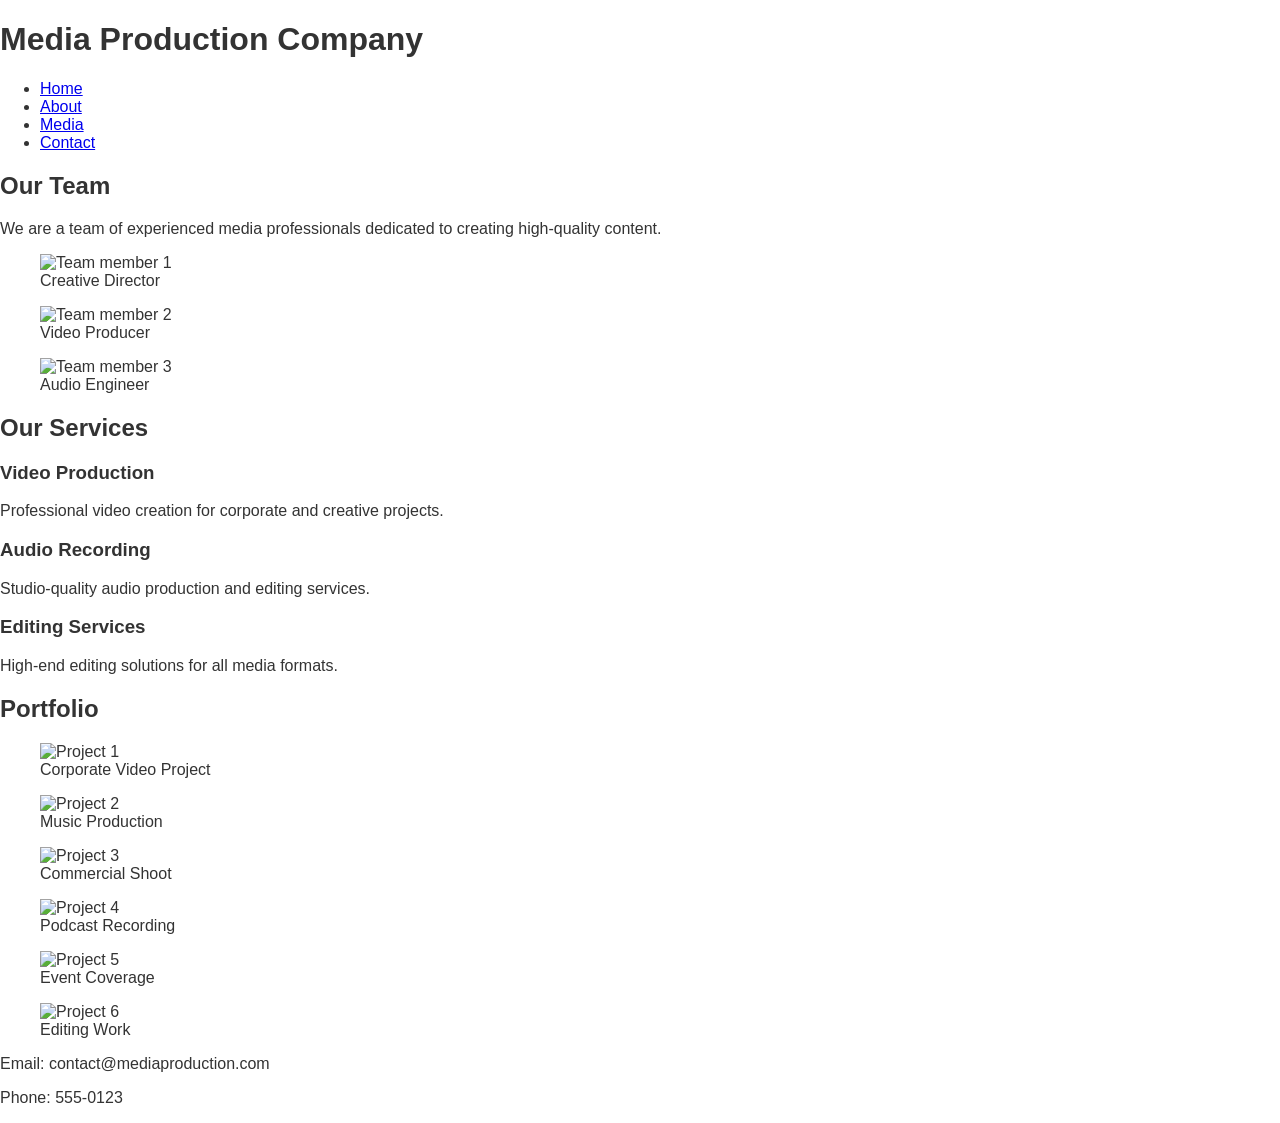
==== about.html @ 220b6e34 "fixed about file" ====
<!DOCTYPE html>
<html lang="en">
<head>
    <meta charset="UTF-8">
    <meta name="viewport" content="width=device-width, initial-scale=1.0">
    <meta name="description" content="Learn more about our media production team and services.">

    <title>About Us</title>

    <link rel="stylesheet" href="css/styles.css">
</head>

<body>

    <header class="container">
        <h1>Media Production Company</h1>

        <nav>
            <ul>
                <li><a href="index.html">Home</a></li>
                <li><a href="about.html" class="active">About</a></li>
                <li><a href="media.html">Media</a></li>
                <li><a href="contact.html">Contact</a></li>
            </ul>
        </nav>
    </header>

    <main>

        <section class="about container">
            <h2>Our Team</h2>
            <p>We are a team of experienced media professionals dedicated to creating high-quality content.</p>

            <div class="team">

                <figure>
                    <img src="images/team1.jpg" alt="Team member 1">
                    <figcaption>Creative Director</figcaption>
                </figure>

                <figure>
                    <img src="images/team2.jpg" alt="Team member 2">
                    <figcaption>Video Producer</figcaption>
                </figure>

                <figure>
                    <img src="images/team3.jpg" alt="Team member 3">
                    <figcaption>Audio Engineer</figcaption>
                </figure>

            </div>
        </section>

        <section class="services container">
            <h2>Our Services</h2>

            <div class="service-cards">

                <article class="card">
                    <h3>Video Production</h3>
                    <p>Professional video creation for corporate and creative projects.</p>
                </article>

                <article class="card">
                    <h3>Audio Recording</h3>
                    <p>Studio-quality audio production and editing services.</p>
                </article>

                <article class="card">
                    <h3>Editing Services</h3>
                    <p>High-end editing solutions for all media formats.</p>
                </article>

            </div>
        </section>

        <section class="portfolio container">
            <h2>Portfolio</h2>

            <div class="grid-gallery">

                <figure>
                    <img src="images/work1.jpg" alt="Project 1">
                    <figcaption>Corporate Video Project</figcaption>
                </figure>

                <figure>
                    <img src="images/work2.jpg" alt="Project 2">
                    <figcaption>Music Production</figcaption>
                </figure>

                <figure>
                    <img src="images/work3.jpg" alt="Project 3">
                    <figcaption>Commercial Shoot</figcaption>
                </figure>

                <figure>
                    <img src="images/work4.jpg" alt="Project 4">
                    <figcaption>Podcast Recording</figcaption>
                </figure>

                <figure>
                    <img src="images/work5.jpg" alt="Project 5">
                    <figcaption>Event Coverage</figcaption>
                </figure>

                <figure>
                    <img src="images/work6.jpg" alt="Project 6">
                    <figcaption>Editing Work</figcaption>
                </figure>

            </div>
        </section>

    </main>

    <!-- FOOTER -->
    <footer>
        <div class="container">
            <p>Email: contact@mediaproduction.com</p>
            <p>Phone: 555-0123</p>
        </div>
    </footer>

</body>
</html>
---- css/styles.css ----
/* Basic styles with multiple errors and missing features */

body {
    font-family: Arial;
    margin: 0;
    padding: 0;
    color: #333;
}

.top {
    background-color: #1a1a1a;
    color: white;
    padding: 20px;
}

.top h1 {
    margin: 0;
}

/* Navigation - not using flexbox, poor styling */
.nav {
    margin-top: 10px;
}

.nav a {
    color: white;
    margin-right: 15px;
    text-decoration: none;
}

/* Missing: pseudo-classes for hover effects */
/* Missing: combination selectors */
/* Missing: advanced selector types (attribute, child, etc) */

.hero {
    padding: 60px 20px;
    background-color: lightgray;
    /* Poor colour contrast */
    color: #ddd;
}

/* Missing: flexbox layouts (requirement: 2+ flexbox layouts) */
/* Missing: CSS Grid layout (requirement: 1+ grid layout) */

.content {
    padding: 40px 20px;
}

/* Missing: text effects (shadows, gradients) */
/* Missing: transforms */
/* Missing: transitions */
/* Missing: keyframe animations */

img {
    max-width: 100%;
}

/* Video and audio styling missing */

/* Form styling incomplete */
form input {
    display: block;
    margin: 10px 0;
    padding: 5px;
}

form button {
    padding: 10px 20px;
    background-color: blue;
    color: white;
    border: none;
}

.bottom {
    background-color: #333;
    color: white;
    padding: 20px;
    text-align: center;
}

/* Missing: responsive design with media queries */
/* Missing: advanced layout techniques */
/* Code quality issues: poor naming, no comments, inconsistent spacing */
/* Only using 3 selector types (element, class) - needs 5+ */
/* No pseudo-classes used - needs 5+ */
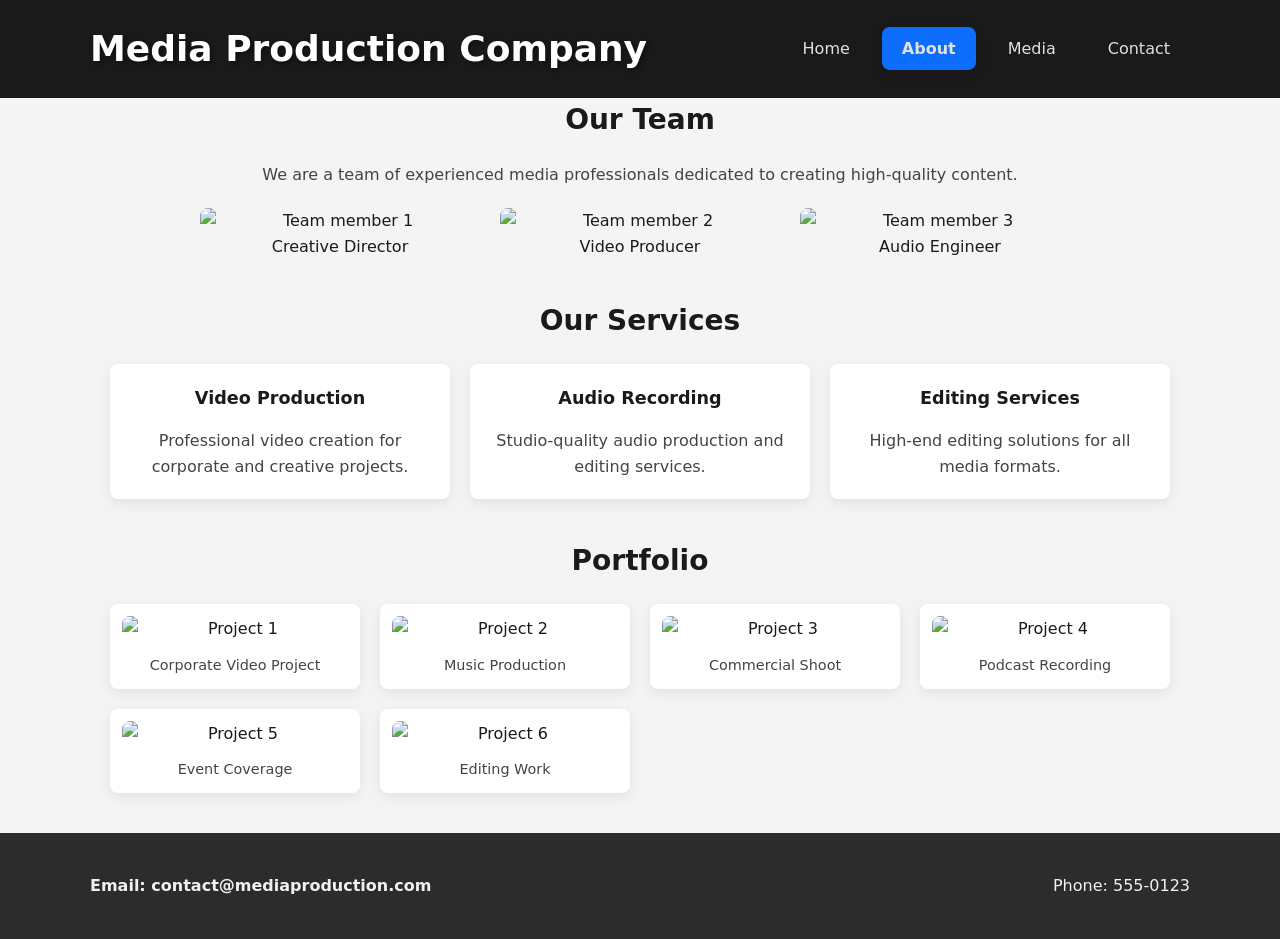
==== commit b36995ee: "add class to html files" ====
--- a/about.html
+++ b/about.html
@@ -6,7 +6,6 @@
     <meta name="description" content="Learn more about our media production team and services.">
 
     <title>About Us</title>
-
     <link rel="stylesheet" href="css/styles.css">
 </head>
 
@@ -25,7 +24,7 @@
         </nav>
     </header>
 
-    <main>
+    <main id="main">
 
         <section class="about container">
             <h2>Our Team</h2>
@@ -114,12 +113,9 @@
 
     </main>
 
-    <!-- FOOTER -->
-    <footer>
-        <div class="container">
-            <p>Email: contact@mediaproduction.com</p>
-            <p>Phone: 555-0123</p>
-        </div>
+    <footer class="container">
+        <p>Email: contact@mediaproduction.com</p>
+        <p>Phone: 555-0123</p>
     </footer>
 
 </body>
--- a/css/styles.css
+++ b/css/styles.css
@@ -1,85 +1,8 @@
-/* Basic styles with multiple errors and missing features */
+/* ============================================
+   MAIN STYLESHEET
+   Imports organised partials — RESET / BASE, LAYOUT, COMPONENTS
+   ============================================ */
 
-body {
-    font-family: Arial;
-    margin: 0;
-    padding: 0;
-    color: #333;
-}
-
-.top {
-    background-color: #1a1a1a;
-    color: white;
-    padding: 20px;
-}
-
-.top h1 {
-    margin: 0;
-}
-
-/* Navigation - not using flexbox, poor styling */
-.nav {
-    margin-top: 10px;
-}
-
-.nav a {
-    color: white;
-    margin-right: 15px;
-    text-decoration: none;
-}
-
-/* Missing: pseudo-classes for hover effects */
-/* Missing: combination selectors */
-/* Missing: advanced selector types (attribute, child, etc) */
-
-.hero {
-    padding: 60px 20px;
-    background-color: lightgray;
-    /* Poor colour contrast */
-    color: #ddd;
-}
-
-/* Missing: flexbox layouts (requirement: 2+ flexbox layouts) */
-/* Missing: CSS Grid layout (requirement: 1+ grid layout) */
-
-.content {
-    padding: 40px 20px;
-}
-
-/* Missing: text effects (shadows, gradients) */
-/* Missing: transforms */
-/* Missing: transitions */
-/* Missing: keyframe animations */
-
-img {
-    max-width: 100%;
-}
-
-/* Video and audio styling missing */
-
-/* Form styling incomplete */
-form input {
-    display: block;
-    margin: 10px 0;
-    padding: 5px;
-}
-
-form button {
-    padding: 10px 20px;
-    background-color: blue;
-    color: white;
-    border: none;
-}
-
-.bottom {
-    background-color: #333;
-    color: white;
-    padding: 20px;
-    text-align: center;
-}
-
-/* Missing: responsive design with media queries */
-/* Missing: advanced layout techniques */
-/* Code quality issues: poor naming, no comments, inconsistent spacing */
-/* Only using 3 selector types (element, class) - needs 5+ */
-/* No pseudo-classes used - needs 5+ */
+@import url("base.css");
+@import url("layout.css");
+@import url("components.css");
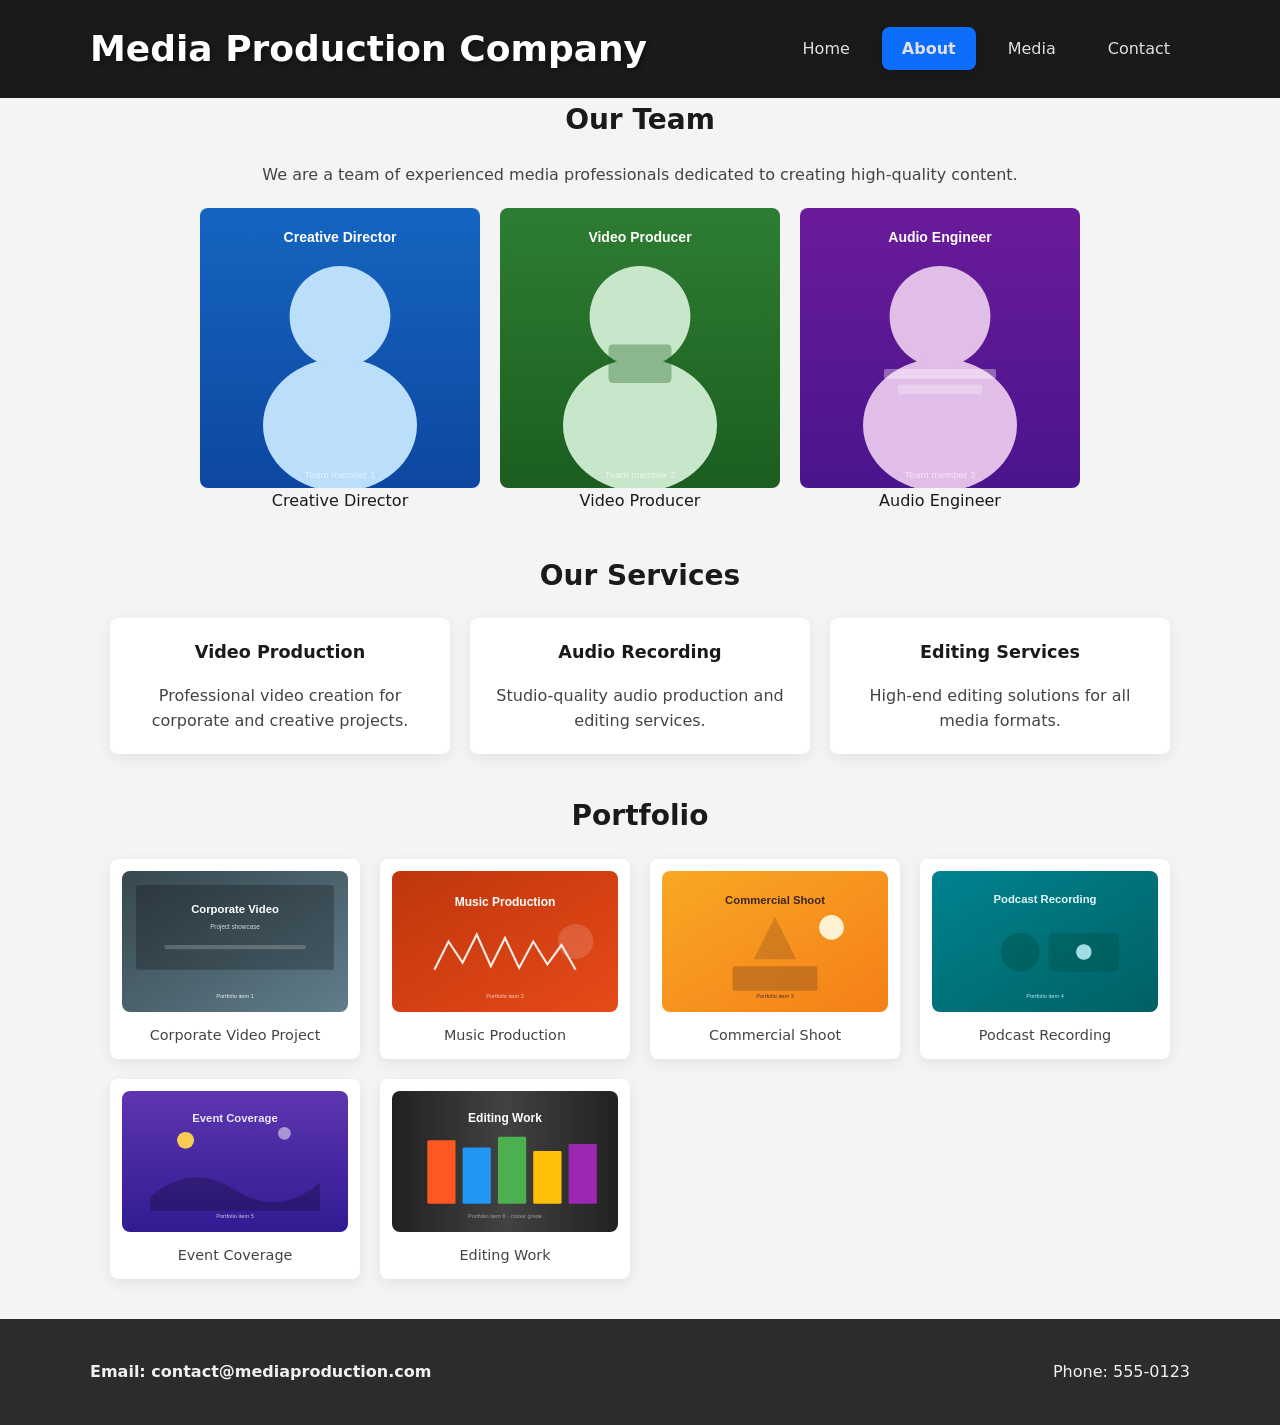
==== commit 16bfc59e: "add images" ====
--- a/about.html
+++ b/about.html
@@ -33,17 +33,17 @@
             <div class="team">
 
                 <figure>
-                    <img src="images/team1.jpg" alt="Team member 1">
+                    <img src="images/team1.svg" alt="Team member 1">
                     <figcaption>Creative Director</figcaption>
                 </figure>
 
                 <figure>
-                    <img src="images/team2.jpg" alt="Team member 2">
+                    <img src="images/team2.svg" alt="Team member 2">
                     <figcaption>Video Producer</figcaption>
                 </figure>
 
                 <figure>
-                    <img src="images/team3.jpg" alt="Team member 3">
+                    <img src="images/team3.svg" alt="Team member 3">
                     <figcaption>Audio Engineer</figcaption>
                 </figure>
 
@@ -79,32 +79,32 @@
             <div class="grid-gallery">
 
                 <figure>
-                    <img src="images/work1.jpg" alt="Project 1">
+                    <img src="images/work1.svg" alt="Project 1">
                     <figcaption>Corporate Video Project</figcaption>
                 </figure>
 
                 <figure>
-                    <img src="images/work2.jpg" alt="Project 2">
+                    <img src="images/work2.svg" alt="Project 2">
                     <figcaption>Music Production</figcaption>
                 </figure>
 
                 <figure>
-                    <img src="images/work3.jpg" alt="Project 3">
+                    <img src="images/work3.svg" alt="Project 3">
                     <figcaption>Commercial Shoot</figcaption>
                 </figure>
 
                 <figure>
-                    <img src="images/work4.jpg" alt="Project 4">
+                    <img src="images/work4.svg" alt="Project 4">
                     <figcaption>Podcast Recording</figcaption>
                 </figure>
 
                 <figure>
-                    <img src="images/work5.jpg" alt="Project 5">
+                    <img src="images/work5.svg" alt="Project 5">
                     <figcaption>Event Coverage</figcaption>
                 </figure>
 
                 <figure>
-                    <img src="images/work6.jpg" alt="Project 6">
+                    <img src="images/work6.svg" alt="Project 6">
                     <figcaption>Editing Work</figcaption>
                 </figure>
 
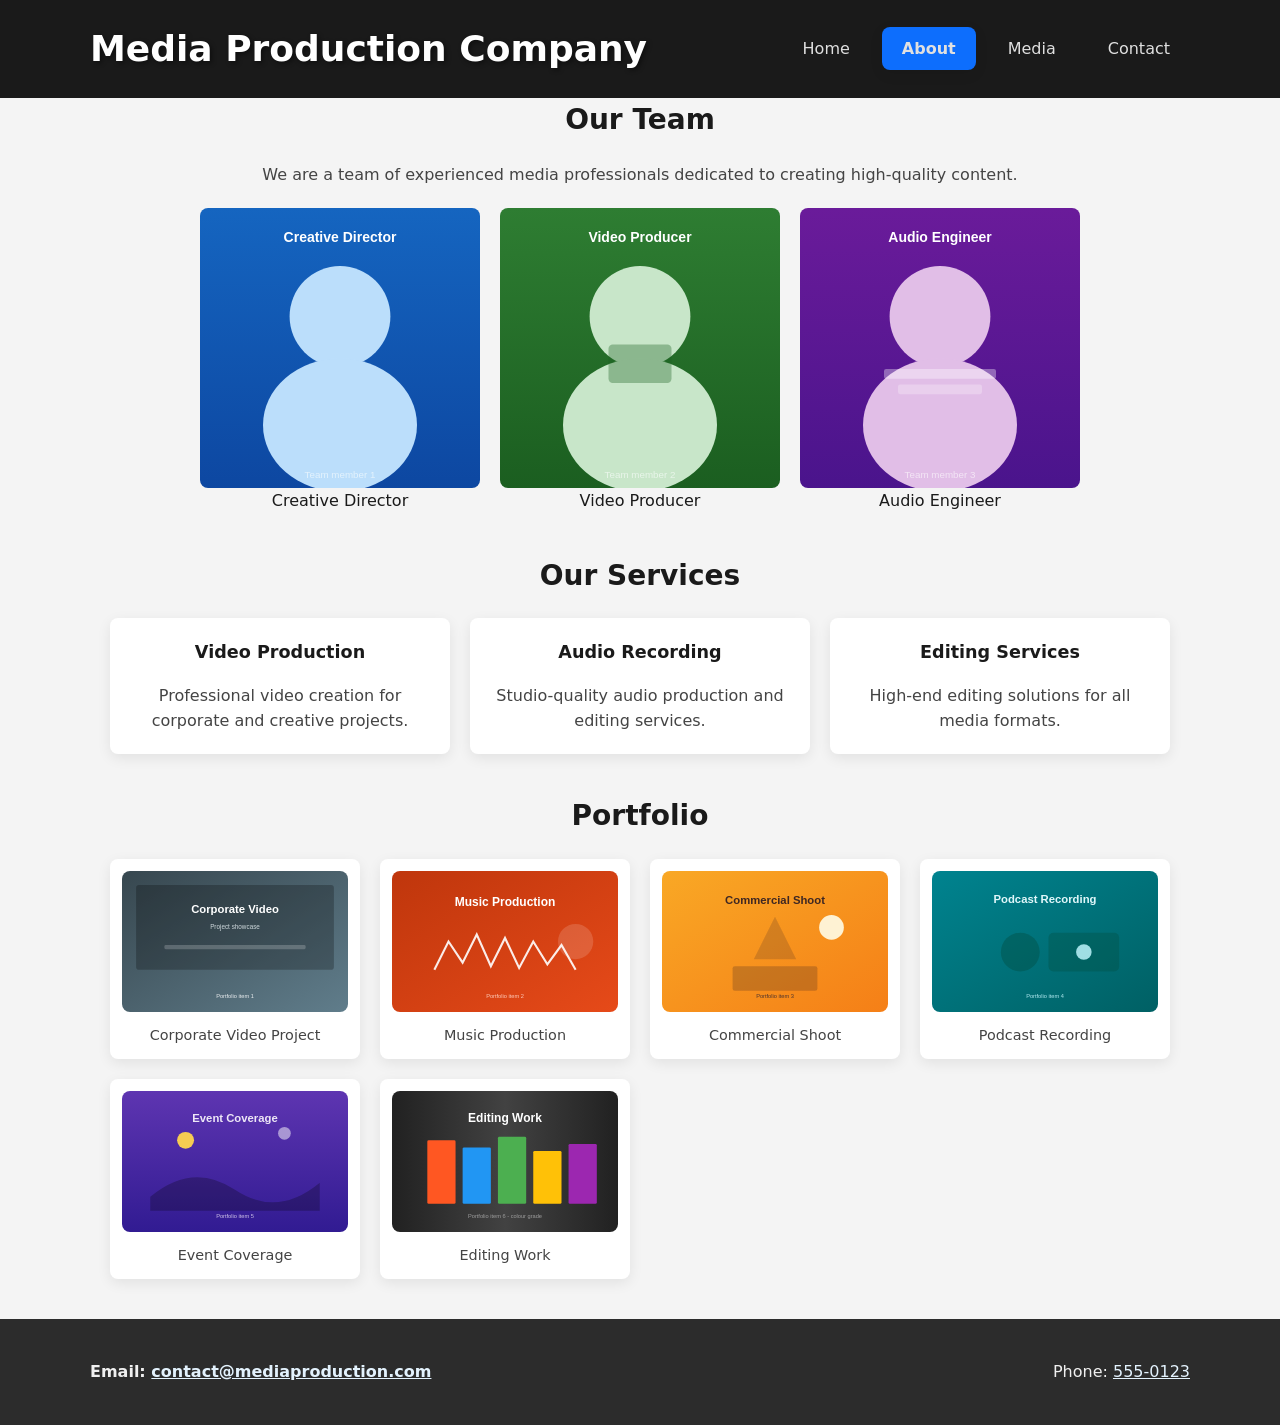
==== commit 7cc5b9c9: "add design files" ====
--- a/about.html
+++ b/about.html
@@ -114,8 +114,10 @@
     </main>
 
     <footer class="container">
-        <p>Email: contact@mediaproduction.com</p>
-        <p>Phone: 555-0123</p>
+        <address>
+            <p>Email: <a href="mailto:contact@mediaproduction.com">contact@mediaproduction.com</a></p>
+            <p>Phone: <a href="tel:+15550123">555-0123</a></p>
+        </address>
     </footer>
 
 </body>
